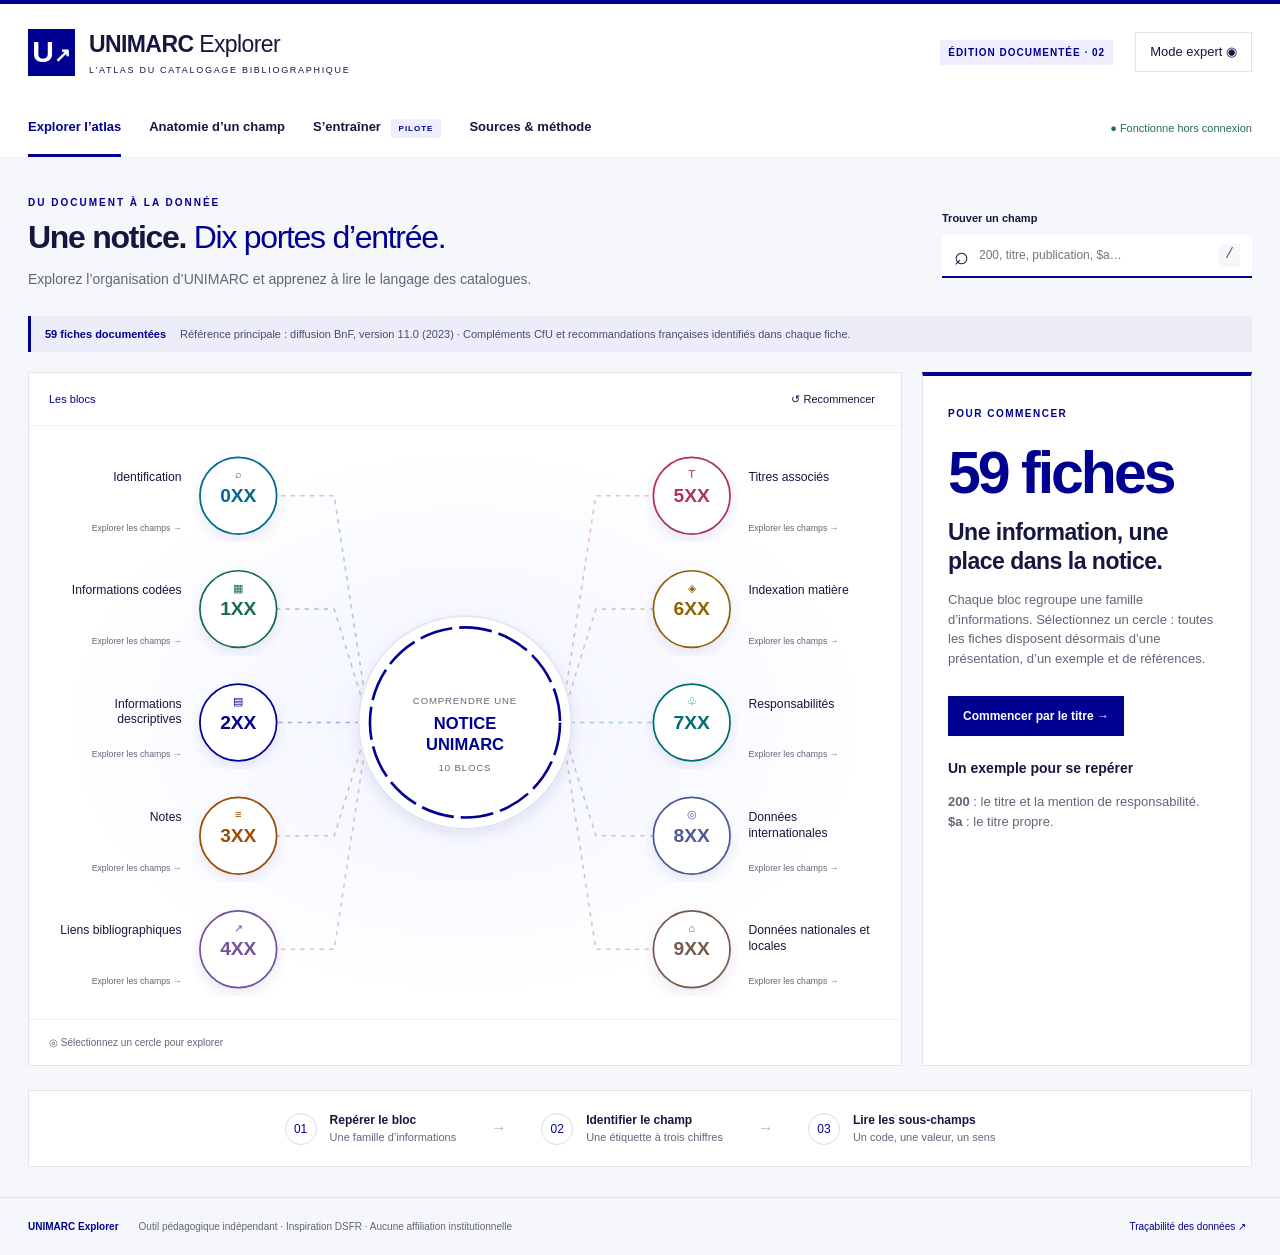
==== index.html @ 57adfcdd "Publish UNIMARC Explorer: 59 documented fields, offline application and Pages workflow" ====
<!doctype html>
<html lang="fr"><head><meta charset="utf-8"><meta name="viewport" content="width=device-width,initial-scale=1"><meta name="description" content="Une maquette pédagogique pour découvrir les blocs du format UNIMARC bibliographique."><title>UNIMARC Explorer — Comprendre une notice bibliographique</title><link rel="stylesheet" href="styles.css"></head>
<body><a class="skip" href="#main">Aller au contenu</a>
<header><div class="brand"><span class="brand-icon" aria-hidden="true">U<span>↗</span></span><div><strong>UNIMARC <span>Explorer</span></strong><small>L’ATLAS DU CATALOGAGE BIBLIOGRAPHIQUE</small></div></div><span class="edition">ÉDITION DOCUMENTÉE · 02</span><button id="expert" aria-pressed="false">Mode expert <span aria-hidden="true">◉</span></button></header>
<nav class="mainnav" aria-label="Navigation principale"><button data-view="atlas" aria-current="page">Explorer l’atlas</button><button data-view="anatomy">Anatomie d’un champ</button><button data-view="training">S’entraîner <span class="tiny">PILOTE</span></button><button data-view="sources">Sources & méthode</button><span class="offline">● Fonctionne hors connexion</span></nav>
<main id="main"><section class="intro"><div><p class="eyebrow">DU DOCUMENT À LA DONNÉE</p><h1>Une notice. <em>Dix portes d’entrée.</em></h1><p class="lead">Explorez l’organisation d’UNIMARC et apprenez à lire le langage des catalogues.</p></div><div class="searchwrap"><label for="search">Trouver un champ</label><div class="searchbox"><span aria-hidden="true">⌕</span><input id="search" type="search" placeholder="200, titre, publication, $a…" autocomplete="off" aria-controls="results"><kbd>/</kbd></div><div id="results" aria-live="polite"></div></div></section>
<div class="notice"><strong>59 fiches documentées</strong><span>Référence principale : diffusion BnF, version 11.0 (2023) · Compléments CfU et recommandations françaises identifiés dans chaque fiche.</span></div>
<section id="workspace"><div class="atlas-pane"><div class="toolbar"><nav id="crumb" aria-label="Fil d’Ariane"></nav><button id="reset">↺ Recommencer</button></div><div id="diagram"></div><div id="mobilegrid" class="mobilegrid"></div><div class="diagramfooter"><span>◎ Sélectionnez un cercle pour explorer</span><button id="back">← Retour aux blocs</button></div></div><aside id="detail" aria-label="Fiche pédagogique"></aside></section>
<section id="other" hidden></section>
<section class="learning-strip"><div><span>01</span><p><strong>Repérer le bloc</strong><small>Une famille d’informations</small></p></div><i aria-hidden="true">→</i><div><span>02</span><p><strong>Identifier le champ</strong><small>Une étiquette à trois chiffres</small></p></div><i aria-hidden="true">→</i><div><span>03</span><p><strong>Lire les sous-champs</strong><small>Un code, une valeur, un sens</small></p></div></section>
</main><footer><strong>UNIMARC Explorer</strong><span>Outil pédagogique indépendant · Inspiration DSFR · Aucune affiliation institutionnelle</span><button data-view="sources">Traçabilité des données ↗</button></footer><div id="announcement" class="sr-only" role="status"></div><script src="data/catalogue.js"></script><script src="app.js"></script></body></html>
---- styles.css ----
:root{--blue:#000091;--ink:#16163f;--muted:#626577;--line:#e1e3ed;--paper:#fff;--bg:#f6f7fb;--accent:#087d8d}*{box-sizing:border-box}body{margin:0;background:var(--bg);color:var(--ink);font-family:Marianne,Arial,sans-serif;font-size:15px;line-height:1.5}button,input{font:inherit}button{cursor:pointer;color:inherit}button:focus-visible,a:focus-visible,input:focus-visible,[tabindex]:focus-visible{outline:3px solid #f5a623;outline-offset:4px}button{border:0;background:transparent}a{color:var(--blue);text-underline-offset:3px}header{background:white;display:flex;align-items:center;gap:22px;padding:23px max(28px,calc((100vw - 1440px)/2));border-top:4px solid var(--blue)}.brand{display:flex;align-items:center;gap:14px;margin-right:auto}.brand-icon{background:var(--blue);color:white;width:47px;height:47px;font-size:30px;font-weight:800;text-align:center;position:relative}.brand-icon span{font-size:20px}.brand strong{font-size:23px;letter-spacing:-.6px}.brand strong span{font-weight:400}.brand small{display:block;font-size:9px;letter-spacing:1.7px;margin-top:2px}.edition,.tiny{font-size:10px;font-weight:700;letter-spacing:1px;background:#eeeeff;color:var(--blue);padding:5px 8px}.tiny{font-size:8px;margin-left:6px}#expert{border:1px solid var(--line);padding:9px 14px;font-size:13px}#expert[aria-pressed=true]{background:var(--blue);color:white}.mainnav{background:white;display:flex;align-items:center;gap:28px;padding:0 max(28px,calc((100vw - 1440px)/2));box-shadow:0 2px 3px #00000005}.mainnav>button{padding:17px 0;border-bottom:3px solid transparent;font-size:13px;font-weight:600}.mainnav>button[aria-current=page]{border-color:var(--blue);color:var(--blue)}.offline{margin-left:auto;font-size:11px;color:#25714a}main{max-width:1440px;margin:auto;padding:38px 28px 0}.intro{display:flex;justify-content:space-between;gap:36px;align-items:center}.eyebrow{color:var(--blue);font-size:10px;letter-spacing:2px;font-weight:bold;margin:0 0 8px}h1{font-size:clamp(25px,2.5vw,37px);letter-spacing:-1.3px;line-height:1.2;margin:0 0 13px;font-weight:800}h1 em{font-style:normal;font-weight:400;color:var(--blue)}.lead{color:var(--muted);font-size:14px;margin:0}.searchwrap{width:310px;flex-shrink:0;position:relative}.searchwrap label{font-size:11px;font-weight:600}.searchbox{display:flex;align-items:center;background:white;border-bottom:2px solid var(--blue);padding:8px 12px;gap:8px;margin-top:6px}.searchbox>span{font-size:25px;line-height:1}.searchbox input{width:100%;min-width:0;border:0;outline:none;font-size:12px;background:transparent}.searchbox kbd{background:var(--bg);padding:0 6px;color:var(--muted)}#results:not(:empty){position:absolute;z-index:4;left:0;right:0;max-height:330px;overflow:auto;background:white;box-shadow:0 8px 24px #15153f22;border:1px solid var(--line);padding:10px}#results button{display:block;text-align:left;width:100%;padding:10px;font-size:12px}#results button:hover{background:var(--bg)}#results p{font-size:12px}.notice{display:flex;gap:14px;align-items:baseline;background:#ededfa;border-left:3px solid var(--blue);padding:10px 14px;margin:26px 0 20px;font-size:11px;color:#4a4a70}.notice strong{white-space:nowrap;color:var(--blue)}#workspace{display:grid;grid-template-columns:minmax(0,1fr) 330px;gap:20px}.atlas-pane{background:white;border:1px solid var(--line);min-width:0}.toolbar{display:flex;align-items:center;justify-content:space-between;padding:15px 20px;border-bottom:1px solid #f0f0f5;font-size:11px;min-height:53px}.toolbar button{font-size:11px}#crumb{display:flex;align-items:center;gap:8px;flex-wrap:wrap}#crumb button{color:var(--blue);padding:0}#diagram{min-height:440px;background:radial-gradient(ellipse at center,#f1f3ff 0,white 65%);display:flex;align-items:center}svg{width:100%;display:block;height:auto}svg .connection{fill:none;stroke-width:1.8;opacity:.32;stroke-dasharray:5 6;animation:flow 20s linear infinite}svg .connection.active{opacity:1;stroke-width:3}svg .node circle{fill:white;stroke-width:2;transition:filter .2s,stroke-width .2s}svg .node:hover circle,svg .node:focus circle,svg .node.active circle{stroke-width:4;filter:drop-shadow(0 0 8px #7777dd50)}svg .node{cursor:pointer}svg text{font-family:Arial,sans-serif}svg .tag{font-size:22px;font-weight:700}svg .label{font-size:14px;fill:var(--ink)}svg .hint{font-size:10px;fill:var(--muted)}svg .center-title{font-size:19px;font-weight:700;fill:var(--blue)}svg .center-small{font-size:11px;fill:var(--muted);letter-spacing:1px}.diagramfooter{display:flex;gap:10px;justify-content:space-between;padding:15px 20px;border-top:1px solid #f0f0f5;font-size:10px;color:var(--muted)}.diagramfooter button{font-size:11px;color:var(--blue)}#detail{background:white;border:1px solid var(--line);padding:25px;min-width:0;border-top:4px solid var(--accent)}.overline{font-size:10px;font-weight:700;letter-spacing:1.5px;text-transform:uppercase;color:var(--accent)}.bigcode{font-size:59px;font-weight:800;line-height:1.1;letter-spacing:-3px;margin:17px 0 12px;color:var(--accent)}h2{font-size:23px;line-height:1.25;margin:10px 0 15px;letter-spacing:-.5px}h3{font-size:14px;margin:22px 0 8px}#detail p{font-size:13px;color:var(--muted)}.badge{display:inline-block;background:#f0f2f7;color:#55576c;padding:4px 8px;font-size:10px}.badge.good{background:#e4f4ed;color:#24644b}.primary{background:var(--blue);color:white;padding:11px 15px;font-size:12px;font-weight:600;margin-top:15px}.primary:hover{background:#2626b1}.fieldlist{display:flex;flex-wrap:wrap;gap:6px}.fieldlist button{border:1px solid var(--line);padding:5px 9px;font-size:12px;border-radius:3px}.fieldlist button:hover,.fieldlist button.selected{background:var(--blue);color:white}.smallnote{font-size:10px!important;border-top:1px solid var(--line);padding-top:16px;margin-top:23px}.learning-strip{display:flex;align-items:center;justify-content:center;gap:35px;margin:24px 0 30px;padding:20px;border:1px solid var(--line);background:#fff}.learning-strip>div{display:flex;gap:13px;align-items:center}.learning-strip>div>span{font-size:12px;color:var(--blue);border:1px solid #d9daf3;width:32px;height:32px;display:grid;place-items:center;border-radius:50%}.learning-strip p{margin:0;font-size:12px}.learning-strip small{display:block;color:var(--muted);font-size:11px}.learning-strip i{font-style:normal;color:#aaaac4}footer{max-width:1440px;margin:auto;padding:20px 28px;border-top:1px solid var(--line);display:flex;align-items:center;gap:20px;font-size:10px;color:var(--muted)}footer strong{color:var(--blue)}footer button{margin-left:auto;font-size:10px;color:var(--blue)}#other{background:white;border:1px solid var(--line);padding:30px;min-height:480px}.content-grid{display:grid;grid-template-columns:1fr 1fr;gap:35px}.codebox{display:flex;gap:6px;flex-wrap:wrap;background:#f3f4fa;border:1px solid var(--line);padding:20px;margin:20px 0}.codebox button{font-family:Consolas,monospace;text-align:left;overflow-wrap:anywhere;border-bottom:3px solid #c8cad8;padding:8px;background:white;max-width:100%}.codebox .code-tag{color:var(--blue);border-color:var(--blue)}.codebox .code-ind{color:#7642a5;border-color:#7642a5}.codebox .code-sub{color:#076d79;border-color:#076d79}.context{padding:18px;background:#edf7f7;border-left:3px solid #087d8d;min-height:80px}.expert-only{display:none}body.expert .expert-only{display:block}table{border-collapse:collapse;width:100%;font-size:12px}th,td{text-align:left;padding:10px;border-bottom:1px solid var(--line);vertical-align:top}.tablewrap{overflow:auto}.quiz-options{display:flex;gap:12px;flex-wrap:wrap;margin:25px 0}.quiz-options button{border:1px solid var(--line);padding:16px 28px;font-size:21px;font-family:monospace}.quiz-options button[aria-pressed=true]{background:var(--blue);color:white}.roadmap{display:grid;grid-template-columns:repeat(3,1fr);gap:16px}.roadmap article{background:var(--bg);padding:18px}.roadmap p{font-size:13px}.sr-only{position:absolute;width:1px;height:1px;padding:0;margin:-1px;overflow:hidden;clip:rect(0,0,0,0);white-space:nowrap;border:0}.skip{position:absolute;top:-100px;left:20px;background:white;padding:10px;z-index:99}.skip:focus{top:10px}.mobilegrid{display:none}.empty-note{font-size:12px;color:var(--muted)}[hidden]{display:none!important}@keyframes flow{to{stroke-dashoffset:-220}}@media(min-width:1500px){#diagram{min-height:550px}}@media(max-width:1050px){.mainnav{gap:20px}.offline{display:none}#workspace{grid-template-columns:minmax(0,1fr) 290px}#detail{padding:20px}.intro{align-items:flex-start}.searchwrap{width:260px}.notice{display:block}.notice span{display:block;margin-top:4px}#diagram{min-height:400px}.learning-strip{gap:17px}}@media(max-width:760px){header{padding:15px 18px;gap:10px}.brand strong{font-size:18px}.brand small{font-size:7px;letter-spacing:.9px}.brand-icon{width:37px;height:37px;font-size:24px}.edition{display:none}#expert{font-size:10px;padding:7px}.mainnav{padding:0 18px;gap:21px;overflow:auto}.mainnav>button{white-space:nowrap;font-size:11px}.tiny{display:none}main{padding:25px 16px 0}.intro{display:block}h1{letter-spacing:-.7px}.searchwrap{width:100%;margin-top:22px}.notice{margin-top:20px}#workspace{grid-template-columns:1fr}#diagram{display:none}.mobilegrid{display:grid;grid-template-columns:repeat(2,minmax(0,1fr));gap:10px;padding:16px}.mobilegrid button{background:#fff;border:1px solid var(--line);border-left:4px solid var(--node);text-align:left;padding:13px;min-height:92px}.mobilegrid b{display:block;color:var(--node);font-size:23px}.mobilegrid span{font-size:12px}.mobilegrid button.active{background:#f0f1ff}.toolbar{padding:13px}.diagramfooter{padding:13px}#detail{padding:22px}.bigcode{font-size:42px}.learning-strip{align-items:flex-start;justify-content:flex-start;gap:18px;flex-direction:column}.learning-strip>i{display:none}footer{padding:18px;align-items:flex-start;flex-wrap:wrap;gap:8px}footer span{width:100%}footer button{margin-left:0;padding:0}.content-grid,.roadmap{grid-template-columns:1fr}#other{padding:20px}.codebox{padding:12px}.searchbox input{font-size:14px}}@media(prefers-reduced-motion:reduce){*,*::before,*::after{animation:none!important;transition:none!important;scroll-behavior:auto!important}}
svg .node{pointer-events:bounding-box}
.preview-code{display:block;white-space:pre-wrap;overflow-wrap:anywhere;background:#f3f4fa;padding:12px;font-size:12px}.national{background:#fff0da;color:#77500c}.sheetbar{display:flex;align-items:center;gap:25px;justify-content:space-between;margin-bottom:25px}.sheetbar>button{color:var(--blue);font-size:12px}.sheetbar label{font-size:11px;max-width:65%;display:block}.sheetbar select{display:block;max-width:100%;width:500px;padding:9px;border:1px solid var(--line);background:white;color:var(--ink);margin-top:5px;font:inherit}.field-definition{font-size:17px;max-width:950px}.source-status,.example-note{font-size:12px;color:var(--muted)}.indicator-list{font-size:13px}.indicator-list dt{font-weight:700;margin-top:10px}.indicator-list dd{margin:4px 0}.references{margin-top:25px;padding:18px 22px;background:#f3f4fa}.references ul{padding-left:20px}.references li{margin:15px 0;font-size:12px;overflow-wrap:anywhere}.references small{display:block;color:var(--muted)}.source-inventory{display:grid;grid-template-columns:1fr 1fr;gap:15px 25px}.source-inventory button{text-align:left;display:block;width:100%;padding:10px;border-bottom:1px solid var(--line);font-size:12px}.source-inventory button:hover{background:var(--bg)}.source-inventory small{display:block;margin-top:4px;color:var(--muted);font-size:10px}.codebox .code-control{color:#076d79;border-color:#076d79}.content-grid p{font-size:13px}.tablewrap td{overflow-wrap:anywhere}.tablewrap th{background:#f7f7fc}.codebox button:hover,.codebox button:focus{background:#eeeeff}@media(max-width:760px){.sheetbar{align-items:flex-start;flex-direction:column;gap:15px}.sheetbar label{max-width:100%;width:100%}.sheetbar select{width:100%}.source-inventory{grid-template-columns:1fr}.field-definition{font-size:15px}.references{padding:14px}.tablewrap{width:100%}}
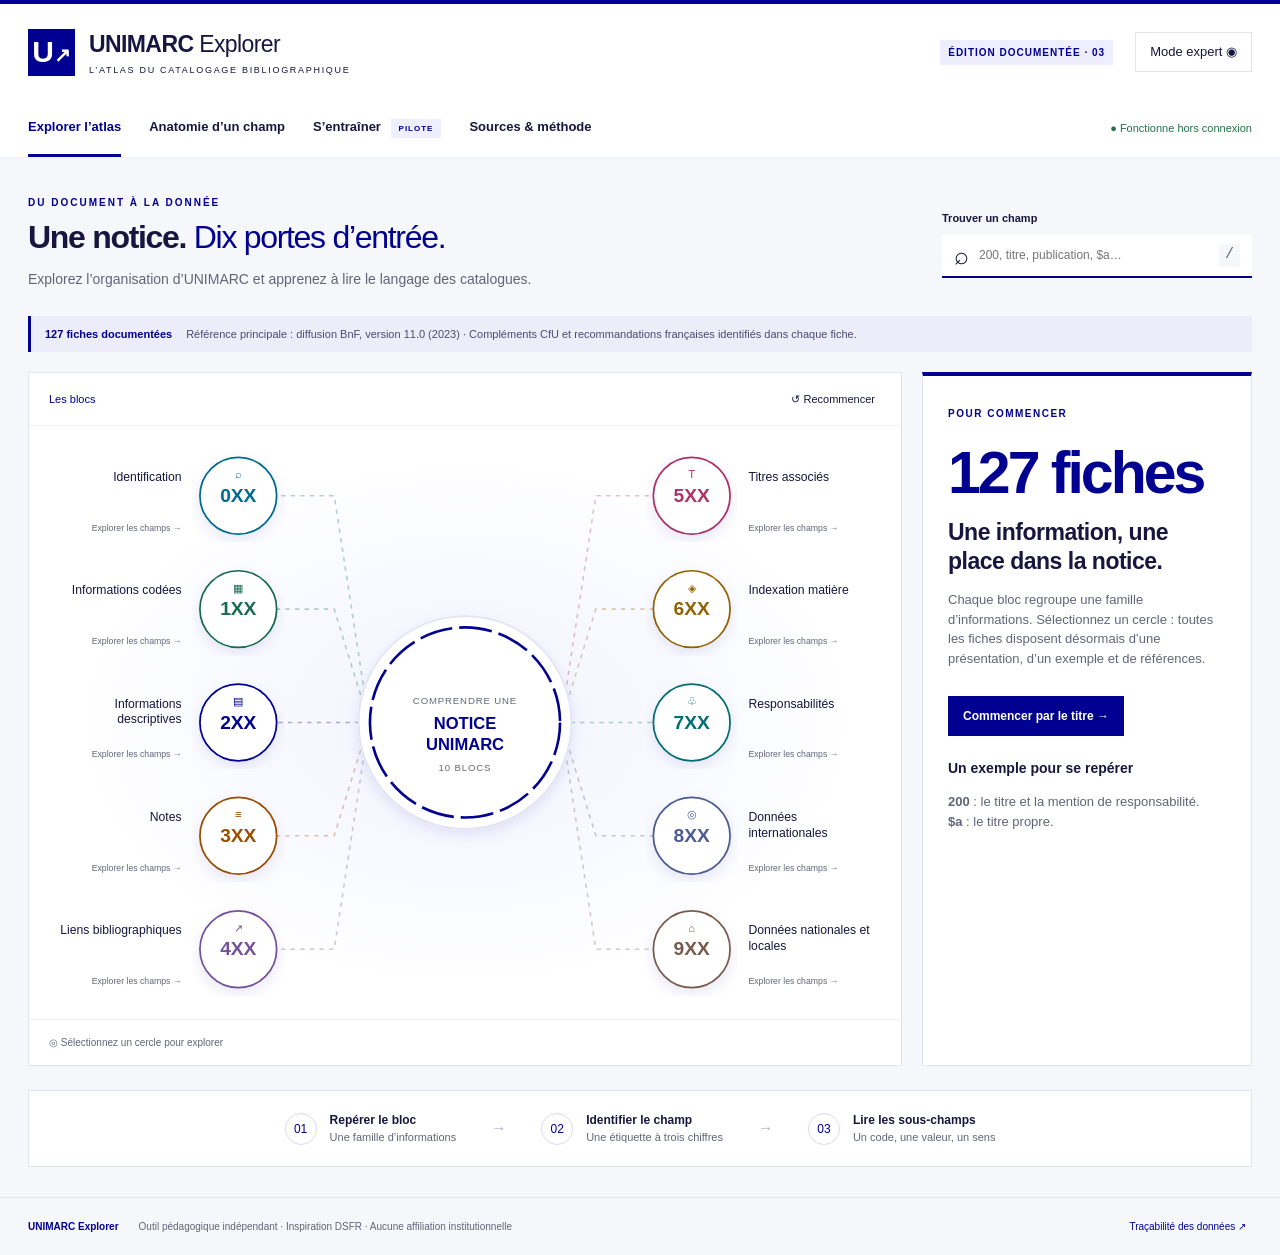
==== commit fd4cade1: "Expand UNIMARC Explorer to 127 documented fields and paginate radial navigation" ====
--- a/index.html
+++ b/index.html
@@ -1,11 +1,11 @@
 <!doctype html>
-<html lang="fr"><head><meta charset="utf-8"><meta name="viewport" content="width=device-width,initial-scale=1"><meta name="description" content="Une maquette pédagogique pour découvrir les blocs du format UNIMARC bibliographique."><title>UNIMARC Explorer — Comprendre une notice bibliographique</title><link rel="stylesheet" href="styles.css"></head>
+<html lang="fr"><head><meta charset="utf-8"><meta name="viewport" content="width=device-width,initial-scale=1"><meta name="description" content="127 fiches documentées pour explorer le format UNIMARC bibliographique et plusieurs supports."><title>UNIMARC Explorer — Comprendre une notice bibliographique</title><link rel="stylesheet" href="styles.css"></head>
 <body><a class="skip" href="#main">Aller au contenu</a>
-<header><div class="brand"><span class="brand-icon" aria-hidden="true">U<span>↗</span></span><div><strong>UNIMARC <span>Explorer</span></strong><small>L’ATLAS DU CATALOGAGE BIBLIOGRAPHIQUE</small></div></div><span class="edition">ÉDITION DOCUMENTÉE · 02</span><button id="expert" aria-pressed="false">Mode expert <span aria-hidden="true">◉</span></button></header>
+<header><div class="brand"><span class="brand-icon" aria-hidden="true">U<span>↗</span></span><div><strong>UNIMARC <span>Explorer</span></strong><small>L’ATLAS DU CATALOGAGE BIBLIOGRAPHIQUE</small></div></div><span class="edition">ÉDITION DOCUMENTÉE · 03</span><button id="expert" aria-pressed="false">Mode expert <span aria-hidden="true">◉</span></button></header>
 <nav class="mainnav" aria-label="Navigation principale"><button data-view="atlas" aria-current="page">Explorer l’atlas</button><button data-view="anatomy">Anatomie d’un champ</button><button data-view="training">S’entraîner <span class="tiny">PILOTE</span></button><button data-view="sources">Sources & méthode</button><span class="offline">● Fonctionne hors connexion</span></nav>
 <main id="main"><section class="intro"><div><p class="eyebrow">DU DOCUMENT À LA DONNÉE</p><h1>Une notice. <em>Dix portes d’entrée.</em></h1><p class="lead">Explorez l’organisation d’UNIMARC et apprenez à lire le langage des catalogues.</p></div><div class="searchwrap"><label for="search">Trouver un champ</label><div class="searchbox"><span aria-hidden="true">⌕</span><input id="search" type="search" placeholder="200, titre, publication, $a…" autocomplete="off" aria-controls="results"><kbd>/</kbd></div><div id="results" aria-live="polite"></div></div></section>
-<div class="notice"><strong>59 fiches documentées</strong><span>Référence principale : diffusion BnF, version 11.0 (2023) · Compléments CfU et recommandations françaises identifiés dans chaque fiche.</span></div>
-<section id="workspace"><div class="atlas-pane"><div class="toolbar"><nav id="crumb" aria-label="Fil d’Ariane"></nav><button id="reset">↺ Recommencer</button></div><div id="diagram"></div><div id="mobilegrid" class="mobilegrid"></div><div class="diagramfooter"><span>◎ Sélectionnez un cercle pour explorer</span><button id="back">← Retour aux blocs</button></div></div><aside id="detail" aria-label="Fiche pédagogique"></aside></section>
+<div class="notice"><strong>127 fiches documentées</strong><span>Référence principale : diffusion BnF, version 11.0 (2023) · Compléments CfU et recommandations françaises identifiés dans chaque fiche.</span></div>
+<section id="workspace"><div class="atlas-pane"><div class="toolbar"><nav id="crumb" aria-label="Fil d’Ariane"></nav><button id="reset">↺ Recommencer</button></div><div id="diagram"></div><nav id="pagination" class="pagination" aria-label="Pages des champs du bloc" hidden></nav><div id="mobilegrid" class="mobilegrid"></div><div class="diagramfooter"><span>◎ Sélectionnez un cercle pour explorer</span><button id="back">← Retour aux blocs</button></div></div><aside id="detail" aria-label="Fiche pédagogique"></aside></section>
 <section id="other" hidden></section>
 <section class="learning-strip"><div><span>01</span><p><strong>Repérer le bloc</strong><small>Une famille d’informations</small></p></div><i aria-hidden="true">→</i><div><span>02</span><p><strong>Identifier le champ</strong><small>Une étiquette à trois chiffres</small></p></div><i aria-hidden="true">→</i><div><span>03</span><p><strong>Lire les sous-champs</strong><small>Un code, une valeur, un sens</small></p></div></section>
 </main><footer><strong>UNIMARC Explorer</strong><span>Outil pédagogique indépendant · Inspiration DSFR · Aucune affiliation institutionnelle</span><button data-view="sources">Traçabilité des données ↗</button></footer><div id="announcement" class="sr-only" role="status"></div><script src="data/catalogue.js"></script><script src="app.js"></script></body></html>
--- a/styles.css
+++ b/styles.css
@@ -1,3 +1,5 @@
 :root{--blue:#000091;--ink:#16163f;--muted:#626577;--line:#e1e3ed;--paper:#fff;--bg:#f6f7fb;--accent:#087d8d}*{box-sizing:border-box}body{margin:0;background:var(--bg);color:var(--ink);font-family:Marianne,Arial,sans-serif;font-size:15px;line-height:1.5}button,input{font:inherit}button{cursor:pointer;color:inherit}button:focus-visible,a:focus-visible,input:focus-visible,[tabindex]:focus-visible{outline:3px solid #f5a623;outline-offset:4px}button{border:0;background:transparent}a{color:var(--blue);text-underline-offset:3px}header{background:white;display:flex;align-items:center;gap:22px;padding:23px max(28px,calc((100vw - 1440px)/2));border-top:4px solid var(--blue)}.brand{display:flex;align-items:center;gap:14px;margin-right:auto}.brand-icon{background:var(--blue);color:white;width:47px;height:47px;font-size:30px;font-weight:800;text-align:center;position:relative}.brand-icon span{font-size:20px}.brand strong{font-size:23px;letter-spacing:-.6px}.brand strong span{font-weight:400}.brand small{display:block;font-size:9px;letter-spacing:1.7px;margin-top:2px}.edition,.tiny{font-size:10px;font-weight:700;letter-spacing:1px;background:#eeeeff;color:var(--blue);padding:5px 8px}.tiny{font-size:8px;margin-left:6px}#expert{border:1px solid var(--line);padding:9px 14px;font-size:13px}#expert[aria-pressed=true]{background:var(--blue);color:white}.mainnav{background:white;display:flex;align-items:center;gap:28px;padding:0 max(28px,calc((100vw - 1440px)/2));box-shadow:0 2px 3px #00000005}.mainnav>button{padding:17px 0;border-bottom:3px solid transparent;font-size:13px;font-weight:600}.mainnav>button[aria-current=page]{border-color:var(--blue);color:var(--blue)}.offline{margin-left:auto;font-size:11px;color:#25714a}main{max-width:1440px;margin:auto;padding:38px 28px 0}.intro{display:flex;justify-content:space-between;gap:36px;align-items:center}.eyebrow{color:var(--blue);font-size:10px;letter-spacing:2px;font-weight:bold;margin:0 0 8px}h1{font-size:clamp(25px,2.5vw,37px);letter-spacing:-1.3px;line-height:1.2;margin:0 0 13px;font-weight:800}h1 em{font-style:normal;font-weight:400;color:var(--blue)}.lead{color:var(--muted);font-size:14px;margin:0}.searchwrap{width:310px;flex-shrink:0;position:relative}.searchwrap label{font-size:11px;font-weight:600}.searchbox{display:flex;align-items:center;background:white;border-bottom:2px solid var(--blue);padding:8px 12px;gap:8px;margin-top:6px}.searchbox>span{font-size:25px;line-height:1}.searchbox input{width:100%;min-width:0;border:0;outline:none;font-size:12px;background:transparent}.searchbox kbd{background:var(--bg);padding:0 6px;color:var(--muted)}#results:not(:empty){position:absolute;z-index:4;left:0;right:0;max-height:330px;overflow:auto;background:white;box-shadow:0 8px 24px #15153f22;border:1px solid var(--line);padding:10px}#results button{display:block;text-align:left;width:100%;padding:10px;font-size:12px}#results button:hover{background:var(--bg)}#results p{font-size:12px}.notice{display:flex;gap:14px;align-items:baseline;background:#ededfa;border-left:3px solid var(--blue);padding:10px 14px;margin:26px 0 20px;font-size:11px;color:#4a4a70}.notice strong{white-space:nowrap;color:var(--blue)}#workspace{display:grid;grid-template-columns:minmax(0,1fr) 330px;gap:20px}.atlas-pane{background:white;border:1px solid var(--line);min-width:0}.toolbar{display:flex;align-items:center;justify-content:space-between;padding:15px 20px;border-bottom:1px solid #f0f0f5;font-size:11px;min-height:53px}.toolbar button{font-size:11px}#crumb{display:flex;align-items:center;gap:8px;flex-wrap:wrap}#crumb button{color:var(--blue);padding:0}#diagram{min-height:440px;background:radial-gradient(ellipse at center,#f1f3ff 0,white 65%);display:flex;align-items:center}svg{width:100%;display:block;height:auto}svg .connection{fill:none;stroke-width:1.8;opacity:.32;stroke-dasharray:5 6;animation:flow 20s linear infinite}svg .connection.active{opacity:1;stroke-width:3}svg .node circle{fill:white;stroke-width:2;transition:filter .2s,stroke-width .2s}svg .node:hover circle,svg .node:focus circle,svg .node.active circle{stroke-width:4;filter:drop-shadow(0 0 8px #7777dd50)}svg .node{cursor:pointer}svg text{font-family:Arial,sans-serif}svg .tag{font-size:22px;font-weight:700}svg .label{font-size:14px;fill:var(--ink)}svg .hint{font-size:10px;fill:var(--muted)}svg .center-title{font-size:19px;font-weight:700;fill:var(--blue)}svg .center-small{font-size:11px;fill:var(--muted);letter-spacing:1px}.diagramfooter{display:flex;gap:10px;justify-content:space-between;padding:15px 20px;border-top:1px solid #f0f0f5;font-size:10px;color:var(--muted)}.diagramfooter button{font-size:11px;color:var(--blue)}#detail{background:white;border:1px solid var(--line);padding:25px;min-width:0;border-top:4px solid var(--accent)}.overline{font-size:10px;font-weight:700;letter-spacing:1.5px;text-transform:uppercase;color:var(--accent)}.bigcode{font-size:59px;font-weight:800;line-height:1.1;letter-spacing:-3px;margin:17px 0 12px;color:var(--accent)}h2{font-size:23px;line-height:1.25;margin:10px 0 15px;letter-spacing:-.5px}h3{font-size:14px;margin:22px 0 8px}#detail p{font-size:13px;color:var(--muted)}.badge{display:inline-block;background:#f0f2f7;color:#55576c;padding:4px 8px;font-size:10px}.badge.good{background:#e4f4ed;color:#24644b}.primary{background:var(--blue);color:white;padding:11px 15px;font-size:12px;font-weight:600;margin-top:15px}.primary:hover{background:#2626b1}.fieldlist{display:flex;flex-wrap:wrap;gap:6px}.fieldlist button{border:1px solid var(--line);padding:5px 9px;font-size:12px;border-radius:3px}.fieldlist button:hover,.fieldlist button.selected{background:var(--blue);color:white}.smallnote{font-size:10px!important;border-top:1px solid var(--line);padding-top:16px;margin-top:23px}.learning-strip{display:flex;align-items:center;justify-content:center;gap:35px;margin:24px 0 30px;padding:20px;border:1px solid var(--line);background:#fff}.learning-strip>div{display:flex;gap:13px;align-items:center}.learning-strip>div>span{font-size:12px;color:var(--blue);border:1px solid #d9daf3;width:32px;height:32px;display:grid;place-items:center;border-radius:50%}.learning-strip p{margin:0;font-size:12px}.learning-strip small{display:block;color:var(--muted);font-size:11px}.learning-strip i{font-style:normal;color:#aaaac4}footer{max-width:1440px;margin:auto;padding:20px 28px;border-top:1px solid var(--line);display:flex;align-items:center;gap:20px;font-size:10px;color:var(--muted)}footer strong{color:var(--blue)}footer button{margin-left:auto;font-size:10px;color:var(--blue)}#other{background:white;border:1px solid var(--line);padding:30px;min-height:480px}.content-grid{display:grid;grid-template-columns:1fr 1fr;gap:35px}.codebox{display:flex;gap:6px;flex-wrap:wrap;background:#f3f4fa;border:1px solid var(--line);padding:20px;margin:20px 0}.codebox button{font-family:Consolas,monospace;text-align:left;overflow-wrap:anywhere;border-bottom:3px solid #c8cad8;padding:8px;background:white;max-width:100%}.codebox .code-tag{color:var(--blue);border-color:var(--blue)}.codebox .code-ind{color:#7642a5;border-color:#7642a5}.codebox .code-sub{color:#076d79;border-color:#076d79}.context{padding:18px;background:#edf7f7;border-left:3px solid #087d8d;min-height:80px}.expert-only{display:none}body.expert .expert-only{display:block}table{border-collapse:collapse;width:100%;font-size:12px}th,td{text-align:left;padding:10px;border-bottom:1px solid var(--line);vertical-align:top}.tablewrap{overflow:auto}.quiz-options{display:flex;gap:12px;flex-wrap:wrap;margin:25px 0}.quiz-options button{border:1px solid var(--line);padding:16px 28px;font-size:21px;font-family:monospace}.quiz-options button[aria-pressed=true]{background:var(--blue);color:white}.roadmap{display:grid;grid-template-columns:repeat(3,1fr);gap:16px}.roadmap article{background:var(--bg);padding:18px}.roadmap p{font-size:13px}.sr-only{position:absolute;width:1px;height:1px;padding:0;margin:-1px;overflow:hidden;clip:rect(0,0,0,0);white-space:nowrap;border:0}.skip{position:absolute;top:-100px;left:20px;background:white;padding:10px;z-index:99}.skip:focus{top:10px}.mobilegrid{display:none}.empty-note{font-size:12px;color:var(--muted)}[hidden]{display:none!important}@keyframes flow{to{stroke-dashoffset:-220}}@media(min-width:1500px){#diagram{min-height:550px}}@media(max-width:1050px){.mainnav{gap:20px}.offline{display:none}#workspace{grid-template-columns:minmax(0,1fr) 290px}#detail{padding:20px}.intro{align-items:flex-start}.searchwrap{width:260px}.notice{display:block}.notice span{display:block;margin-top:4px}#diagram{min-height:400px}.learning-strip{gap:17px}}@media(max-width:760px){header{padding:15px 18px;gap:10px}.brand strong{font-size:18px}.brand small{font-size:7px;letter-spacing:.9px}.brand-icon{width:37px;height:37px;font-size:24px}.edition{display:none}#expert{font-size:10px;padding:7px}.mainnav{padding:0 18px;gap:21px;overflow:auto}.mainnav>button{white-space:nowrap;font-size:11px}.tiny{display:none}main{padding:25px 16px 0}.intro{display:block}h1{letter-spacing:-.7px}.searchwrap{width:100%;margin-top:22px}.notice{margin-top:20px}#workspace{grid-template-columns:1fr}#diagram{display:none}.mobilegrid{display:grid;grid-template-columns:repeat(2,minmax(0,1fr));gap:10px;padding:16px}.mobilegrid button{background:#fff;border:1px solid var(--line);border-left:4px solid var(--node);text-align:left;padding:13px;min-height:92px}.mobilegrid b{display:block;color:var(--node);font-size:23px}.mobilegrid span{font-size:12px}.mobilegrid button.active{background:#f0f1ff}.toolbar{padding:13px}.diagramfooter{padding:13px}#detail{padding:22px}.bigcode{font-size:42px}.learning-strip{align-items:flex-start;justify-content:flex-start;gap:18px;flex-direction:column}.learning-strip>i{display:none}footer{padding:18px;align-items:flex-start;flex-wrap:wrap;gap:8px}footer span{width:100%}footer button{margin-left:0;padding:0}.content-grid,.roadmap{grid-template-columns:1fr}#other{padding:20px}.codebox{padding:12px}.searchbox input{font-size:14px}}@media(prefers-reduced-motion:reduce){*,*::before,*::after{animation:none!important;transition:none!important;scroll-behavior:auto!important}}
 svg .node{pointer-events:bounding-box}
 .preview-code{display:block;white-space:pre-wrap;overflow-wrap:anywhere;background:#f3f4fa;padding:12px;font-size:12px}.national{background:#fff0da;color:#77500c}.sheetbar{display:flex;align-items:center;gap:25px;justify-content:space-between;margin-bottom:25px}.sheetbar>button{color:var(--blue);font-size:12px}.sheetbar label{font-size:11px;max-width:65%;display:block}.sheetbar select{display:block;max-width:100%;width:500px;padding:9px;border:1px solid var(--line);background:white;color:var(--ink);margin-top:5px;font:inherit}.field-definition{font-size:17px;max-width:950px}.source-status,.example-note{font-size:12px;color:var(--muted)}.indicator-list{font-size:13px}.indicator-list dt{font-weight:700;margin-top:10px}.indicator-list dd{margin:4px 0}.references{margin-top:25px;padding:18px 22px;background:#f3f4fa}.references ul{padding-left:20px}.references li{margin:15px 0;font-size:12px;overflow-wrap:anywhere}.references small{display:block;color:var(--muted)}.source-inventory{display:grid;grid-template-columns:1fr 1fr;gap:15px 25px}.source-inventory button{text-align:left;display:block;width:100%;padding:10px;border-bottom:1px solid var(--line);font-size:12px}.source-inventory button:hover{background:var(--bg)}.source-inventory small{display:block;margin-top:4px;color:var(--muted);font-size:10px}.codebox .code-control{color:#076d79;border-color:#076d79}.content-grid p{font-size:13px}.tablewrap td{overflow-wrap:anywhere}.tablewrap th{background:#f7f7fc}.codebox button:hover,.codebox button:focus{background:#eeeeff}@media(max-width:760px){.sheetbar{align-items:flex-start;flex-direction:column;gap:15px}.sheetbar label{max-width:100%;width:100%}.sheetbar select{width:100%}.source-inventory{grid-template-columns:1fr}.field-definition{font-size:15px}.references{padding:14px}.tablewrap{width:100%}}
+
+.pagination{display:flex;align-items:center;justify-content:center;flex-wrap:wrap;gap:12px;padding:12px;border-top:1px solid #e2e3f3}.pagination[hidden]{display:none}.pagination span{font-size:.85rem}.pagination button{padding:8px 12px;color:#000091;background:#eeeeff;border:1px solid #c5c5ed;border-radius:4px}.pagination button:disabled{opacity:.45;cursor:default}
